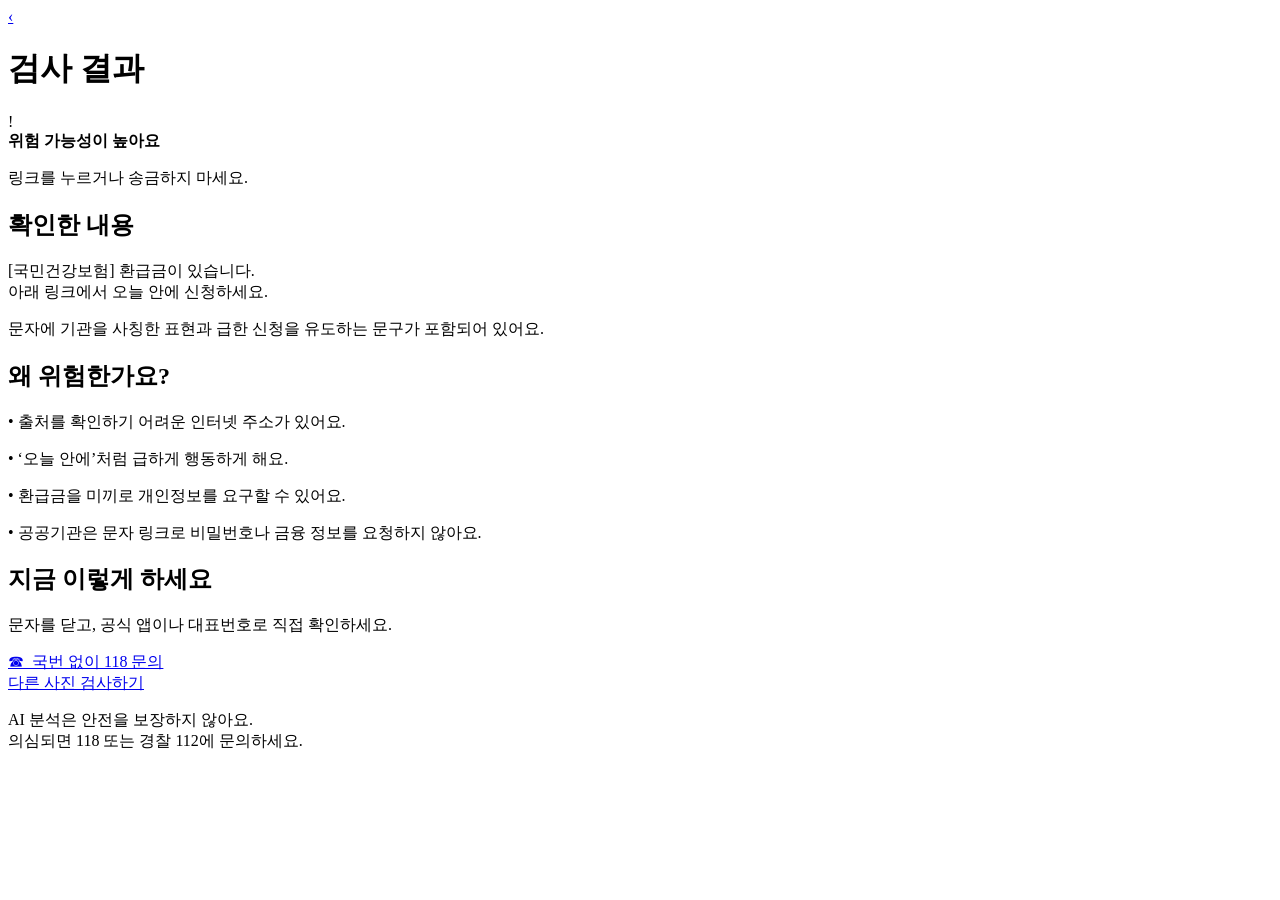
==== src/main/resources/templates/result.html @ 169499f1 "feat: Front-end" ====
<!DOCTYPE html>
<html lang="ko" xmlns:th="http://www.thymeleaf.org">
<head>
    <meta charset="UTF-8">
    <meta name="viewport" content="width=device-width, initial-scale=1.0">
    <title>&#50504;&#49900;&#47928;&#51088; | &#44160;&#49324; &#44208;&#44284;</title>
    <link rel="stylesheet" th:href="@{/css/style.css}" href="/css/style.css">
    <link rel="stylesheet" th:href="@{/css/result.css}" href="/css/result.css">
</head>
<body>
    <main class="app-shell result-shell">
        <header class="result-header"><a class="back-button" th:href="@{/}" href="/" aria-label="&#51060;&#51204; &#54868;&#47732;&#51004;&#47196;">&#8249;</a><h1>&#44160;&#49324; &#44208;&#44284;</h1></header>
        <section class="danger-banner" aria-label="&#50948;&#54744; &#44221;&#44256;"><span class="danger-icon" aria-hidden="true">!</span><div><strong>&#50948;&#54744; &#44032;&#45733;&#49457;&#51060; &#45458;&#50500;&#50836;</strong><p>&#47553;&#53356;&#47484; &#45572;&#47476;&#44144;&#45208; &#49569;&#44552;&#54616;&#51648; &#47560;&#49464;&#50836;.</p></div></section>
        <section class="scroll-card" tabindex="0" aria-labelledby="summary-title">
            <h2 id="summary-title">&#54869;&#51064;&#54620; &#45236;&#50857;</h2>
            <p>[&#44397;&#48124;&#44148;&#44053;&#48372;&#54744;] &#54872;&#44553;&#44552;&#51060; &#51080;&#49845;&#45768;&#45796;.<br>&#50500;&#47000; &#47553;&#53356;&#50640;&#49436; &#50724;&#45720; &#50504;&#50640; &#49888;&#52397;&#54616;&#49464;&#50836;.</p>
            <p>&#47928;&#51088;&#50640; &#44592;&#44288;&#51012; &#49324;&#52845;&#54620; &#54364;&#54788;&#44284; &#44553;&#54620; &#49888;&#52397;&#51012; &#50976;&#46020;&#54616;&#45716; &#47928;&#44396;&#44032; &#54252;&#54632;&#46104;&#50612; &#51080;&#50612;&#50836;.</p>
        </section>
        <section class="reason-section" aria-labelledby="reason-title">
            <h2 id="reason-title">&#50780; &#50948;&#54744;&#54620;&#44032;&#50836;?</h2>
            <div class="scroll-list" tabindex="0">
                <p>&bull; &#52636;&#52376;&#47484; &#54869;&#51064;&#54616;&#44592; &#50612;&#47140;&#50868; &#51064;&#53552;&#45367; &#51452;&#49548;&#44032; &#51080;&#50612;&#50836;.</p>
                <p>&bull; &lsquo;&#50724;&#45720; &#50504;&#50640;&rsquo;&#52376;&#47100; &#44553;&#54616;&#44172; &#54665;&#46041;&#54616;&#44172; &#54644;&#50836;.</p>
                <p>&bull; &#54872;&#44553;&#44552;&#51012; &#48120;&#45180;&#47196; &#44060;&#51064;&#51221;&#48372;&#47484; &#50836;&#44396;&#54624; &#49688; &#51080;&#50612;&#50836;.</p>
                <p>&bull; &#44277;&#44277;&#44592;&#44288;&#51008; &#47928;&#51088; &#47553;&#53356;&#47196; &#48708;&#48128;&#48264;&#54840;&#45208; &#44552;&#50997; &#51221;&#48372;&#47484; &#50836;&#52397;&#54616;&#51648; &#50506;&#50500;&#50836;.</p>
            </div>
        </section>
        <section class="action-card"><h2>&#51648;&#44552; &#51060;&#47111;&#44172; &#54616;&#49464;&#50836;</h2><p>&#47928;&#51088;&#47484; &#45803;&#44256;, &#44277;&#49885; &#50545;&#51060;&#45208; &#45824;&#54364;&#48264;&#54840;&#47196; &#51649;&#51217; &#54869;&#51064;&#54616;&#49464;&#50836;.</p><a class="call-button" href="tel:118">&#9742;&nbsp; &#44397;&#48264; &#50630;&#51060; 118 &#47928;&#51032;</a></section>
        <a class="secondary-button" th:href="@{/}" href="/">&#45796;&#47480; &#49324;&#51652; &#44160;&#49324;&#54616;&#44592;</a>
        <p class="result-disclaimer">AI &#48516;&#49437;&#51008; &#50504;&#51204;&#51012; &#48372;&#51109;&#54616;&#51648; &#50506;&#50500;&#50836;.<br>&#51032;&#49900;&#46104;&#47732; 118 &#46608;&#45716; &#44221;&#52272; 112&#50640; &#47928;&#51032;&#54616;&#49464;&#50836;.</p>
    </main>
</body>
</html>
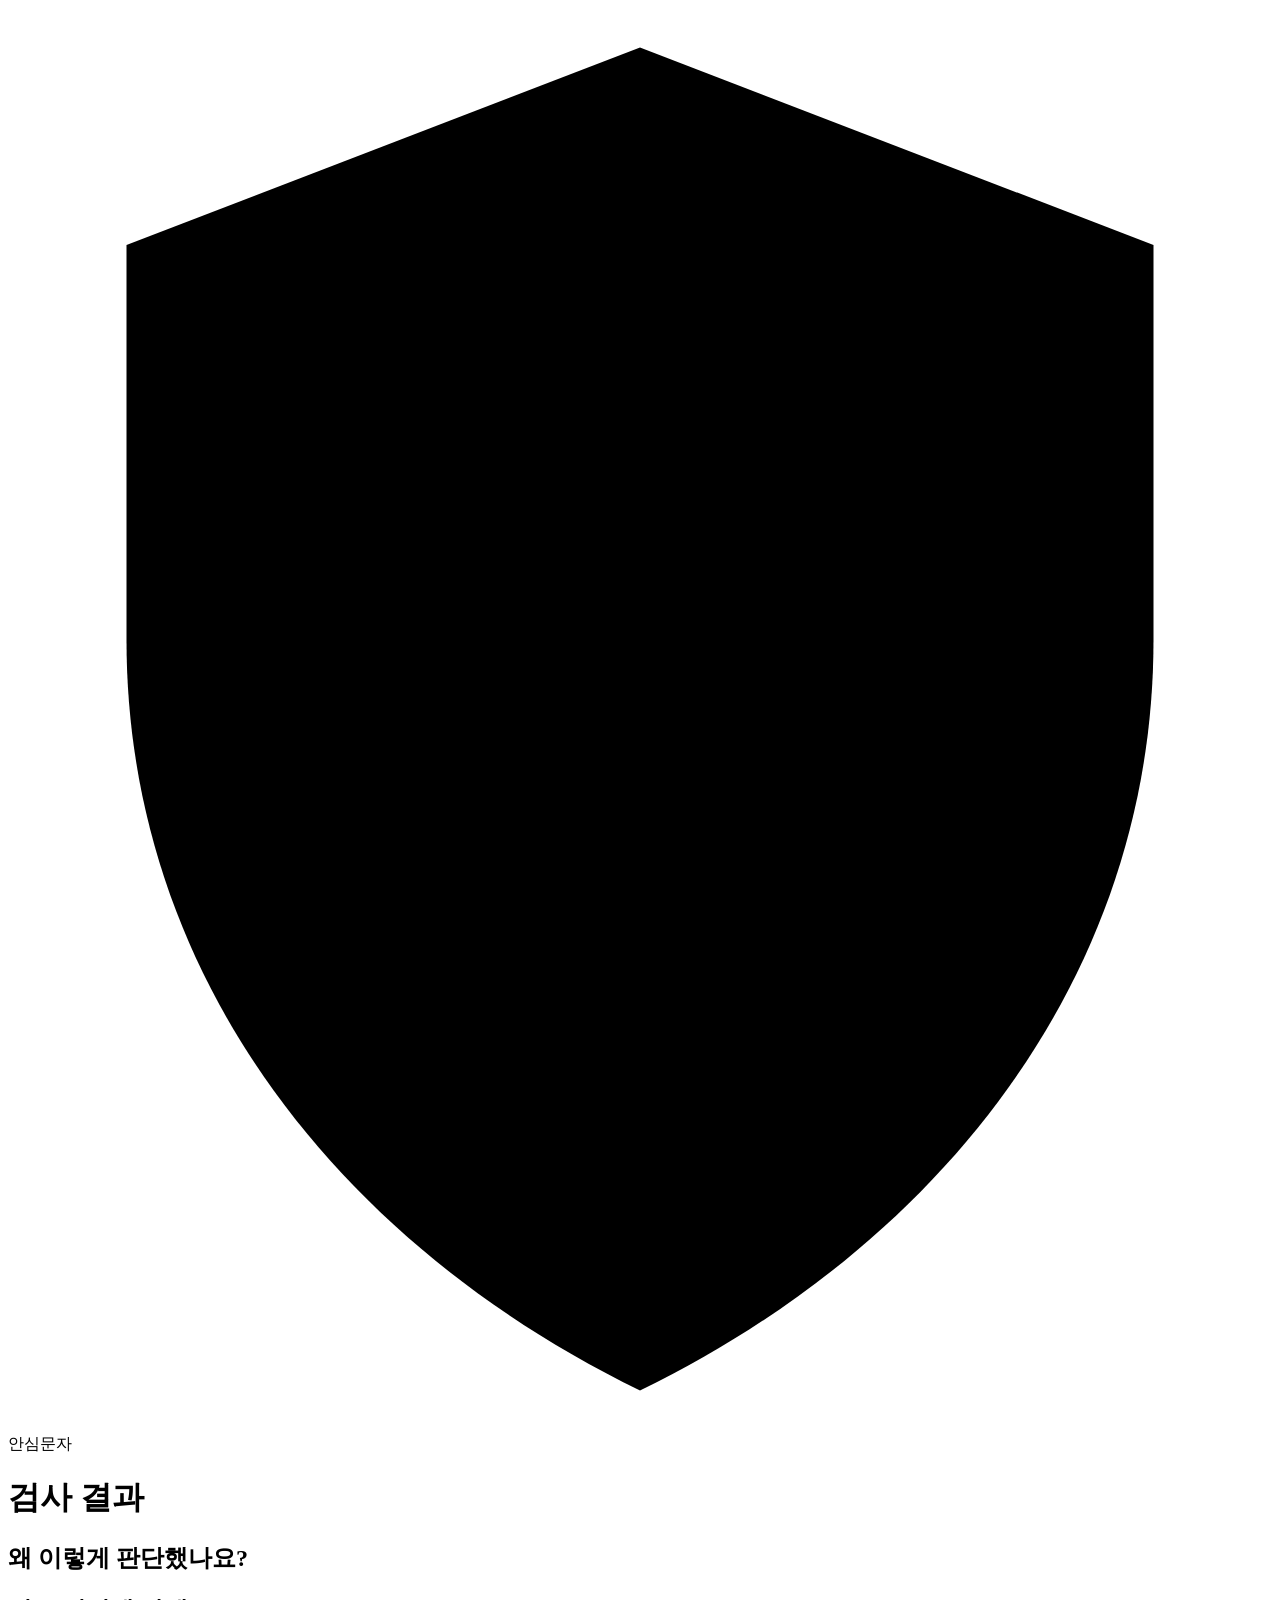
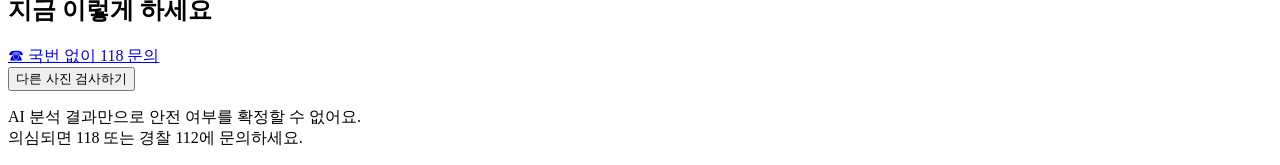
==== commit 6fdd2562: "feat.API명세작성" ====
--- a/src/main/resources/templates/result.html
+++ b/src/main/resources/templates/result.html
@@ -3,31 +3,49 @@
 <head>
     <meta charset="UTF-8">
     <meta name="viewport" content="width=device-width, initial-scale=1.0">
-    <title>&#50504;&#49900;&#47928;&#51088; | &#44160;&#49324; &#44208;&#44284;</title>
+    <meta name="description" content="업로드한 문자 화면의 스미싱 분석 결과를 확인하세요.">
+    <title>안심문자 | 검사 결과</title>
     <link rel="stylesheet" th:href="@{/css/style.css}" href="/css/style.css">
     <link rel="stylesheet" th:href="@{/css/result.css}" href="/css/result.css">
 </head>
 <body>
     <main class="app-shell result-shell">
-        <header class="result-header"><a class="back-button" th:href="@{/}" href="/" aria-label="&#51060;&#51204; &#54868;&#47732;&#51004;&#47196;">&#8249;</a><h1>&#44160;&#49324; &#44208;&#44284;</h1></header>
-        <section class="danger-banner" aria-label="&#50948;&#54744; &#44221;&#44256;"><span class="danger-icon" aria-hidden="true">!</span><div><strong>&#50948;&#54744; &#44032;&#45733;&#49457;&#51060; &#45458;&#50500;&#50836;</strong><p>&#47553;&#53356;&#47484; &#45572;&#47476;&#44144;&#45208; &#49569;&#44552;&#54616;&#51648; &#47560;&#49464;&#50836;.</p></div></section>
-        <section class="scroll-card" tabindex="0" aria-labelledby="summary-title">
-            <h2 id="summary-title">&#54869;&#51064;&#54620; &#45236;&#50857;</h2>
-            <p>[&#44397;&#48124;&#44148;&#44053;&#48372;&#54744;] &#54872;&#44553;&#44552;&#51060; &#51080;&#49845;&#45768;&#45796;.<br>&#50500;&#47000; &#47553;&#53356;&#50640;&#49436; &#50724;&#45720; &#50504;&#50640; &#49888;&#52397;&#54616;&#49464;&#50836;.</p>
-            <p>&#47928;&#51088;&#50640; &#44592;&#44288;&#51012; &#49324;&#52845;&#54620; &#54364;&#54788;&#44284; &#44553;&#54620; &#49888;&#52397;&#51012; &#50976;&#46020;&#54616;&#45716; &#47928;&#44396;&#44032; &#54252;&#54632;&#46104;&#50612; &#51080;&#50612;&#50836;.</p>
+        <header class="brand" aria-label="안심문자">
+            <span class="brand__mark" aria-hidden="true">
+                <svg viewBox="0 0 32 36"><path d="M16 1 29 6v10c0 8.5-5.4 15.3-13 19C8.4 31.3 3 24.5 3 16V6l13-5Z"/><path class="brand__check" d="m10 17 4 4 8-9"/></svg>
+            </span>
+            <span>안심문자</span>
+        </header>
+
+        <header class="result-header">
+            <h1>검사 결과</h1>
+        </header>
+
+        <section class="risk-card" id="riskCard" aria-labelledby="riskTitle">
+            <div class="risk-card__heading">
+                <span class="risk-card__icon" id="riskIcon" aria-hidden="true"></span>
+                <h2 id="riskTitle"></h2>
+            </div>
+            <p id="resultSummary"></p>
+            <p class="mock-notice" id="mockNotice" hidden>현재 테스트용 분석 결과입니다.</p>
         </section>
-        <section class="reason-section" aria-labelledby="reason-title">
-            <h2 id="reason-title">&#50780; &#50948;&#54744;&#54620;&#44032;&#50836;?</h2>
-            <div class="scroll-list" tabindex="0">
-                <p>&bull; &#52636;&#52376;&#47484; &#54869;&#51064;&#54616;&#44592; &#50612;&#47140;&#50868; &#51064;&#53552;&#45367; &#51452;&#49548;&#44032; &#51080;&#50612;&#50836;.</p>
-                <p>&bull; &lsquo;&#50724;&#45720; &#50504;&#50640;&rsquo;&#52376;&#47100; &#44553;&#54616;&#44172; &#54665;&#46041;&#54616;&#44172; &#54644;&#50836;.</p>
-                <p>&bull; &#54872;&#44553;&#44552;&#51012; &#48120;&#45180;&#47196; &#44060;&#51064;&#51221;&#48372;&#47484; &#50836;&#44396;&#54624; &#49688; &#51080;&#50612;&#50836;.</p>
-                <p>&bull; &#44277;&#44277;&#44592;&#44288;&#51008; &#47928;&#51088; &#47553;&#53356;&#47196; &#48708;&#48128;&#48264;&#54840;&#45208; &#44552;&#50997; &#51221;&#48372;&#47484; &#50836;&#52397;&#54616;&#51648; &#50506;&#50500;&#50836;.</p>
-            </div>
+
+        <section class="result-section" aria-labelledby="reasonTitle">
+            <h2 id="reasonTitle">왜 이렇게 판단했나요?</h2>
+            <ul class="result-list" id="reasonList"></ul>
+            <p class="empty-list" id="reasonEmpty" hidden>확인된 판단 이유가 없습니다.</p>
         </section>
-        <section class="action-card"><h2>&#51648;&#44552; &#51060;&#47111;&#44172; &#54616;&#49464;&#50836;</h2><p>&#47928;&#51088;&#47484; &#45803;&#44256;, &#44277;&#49885; &#50545;&#51060;&#45208; &#45824;&#54364;&#48264;&#54840;&#47196; &#51649;&#51217; &#54869;&#51064;&#54616;&#49464;&#50836;.</p><a class="call-button" href="tel:118">&#9742;&nbsp; &#44397;&#48264; &#50630;&#51060; 118 &#47928;&#51032;</a></section>
-        <a class="secondary-button" th:href="@{/}" href="/">&#45796;&#47480; &#49324;&#51652; &#44160;&#49324;&#54616;&#44592;</a>
-        <p class="result-disclaimer">AI &#48516;&#49437;&#51008; &#50504;&#51204;&#51012; &#48372;&#51109;&#54616;&#51648; &#50506;&#50500;&#50836;.<br>&#51032;&#49900;&#46104;&#47732; 118 &#46608;&#45716; &#44221;&#52272; 112&#50640; &#47928;&#51032;&#54616;&#49464;&#50836;.</p>
+
+        <section class="action-card" aria-labelledby="actionTitle">
+            <h2 id="actionTitle">지금 이렇게 하세요</h2>
+            <ul class="result-list action-list" id="actionList"></ul>
+            <p class="empty-list" id="actionEmpty" hidden>안내된 행동 요령이 없습니다.</p>
+            <a class="call-button" href="tel:118">☎ 국번 없이 118 문의</a>
+        </section>
+
+        <button class="secondary-button" id="retryButton" type="button">다른 사진 검사하기</button>
+        <p class="result-disclaimer">AI 분석 결과만으로 안전 여부를 확정할 수 없어요.<br>의심되면 118 또는 경찰 112에 문의하세요.</p>
     </main>
+    <script th:src="@{/js/result.js}" src="/js/result.js" defer></script>
 </body>
 </html>
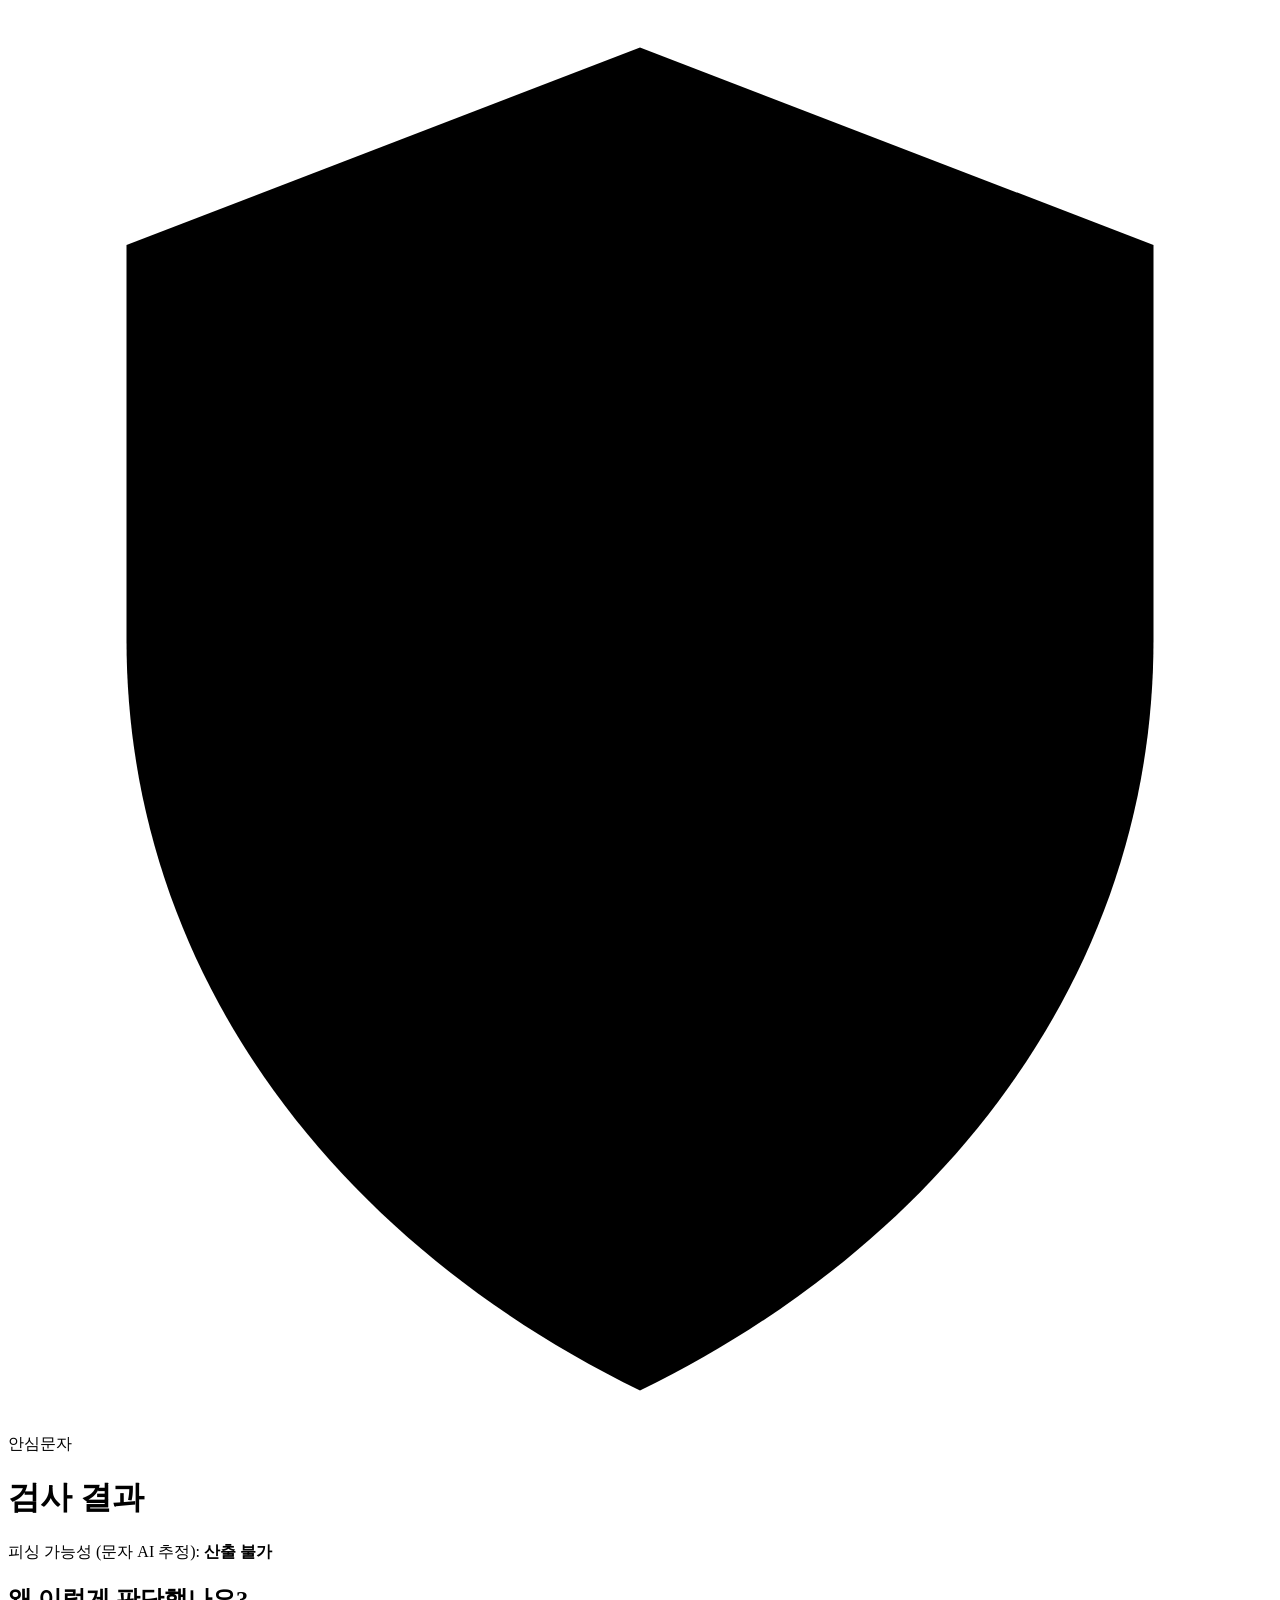
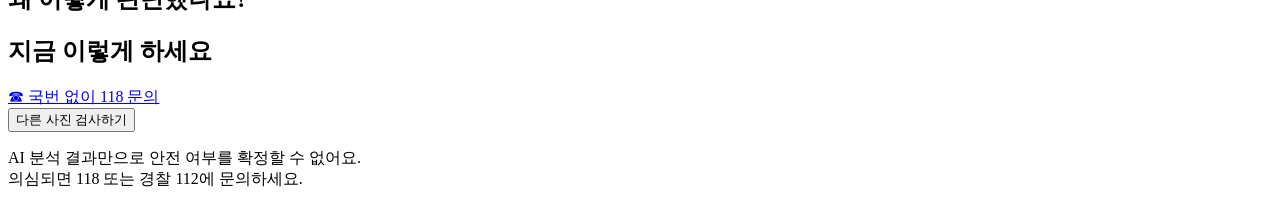
==== commit b1d46fcc: "feat.답변 내용 확률 추가" ====
--- a/src/main/resources/templates/result.html
+++ b/src/main/resources/templates/result.html
@@ -27,6 +27,8 @@
                 <h2 id="riskTitle"></h2>
             </div>
             <p id="resultSummary"></p>
+            <p class="risk-estimate">피싱 가능성 (문자 AI 추정): <strong id="textRiskScore">산출 불가</strong></p>
+            <p class="risk-estimate-note" id="scoreNote" hidden>문자 모델의 위험 점수를 백분율로 표시한 값이며, 실제 피싱 확률로 검증된 수치는 아니에요. URL 등을 반영한 종합 판정과 다를 수 있어요.</p>
             <p class="mock-notice" id="mockNotice" hidden>현재 테스트용 분석 결과입니다.</p>
         </section>
 
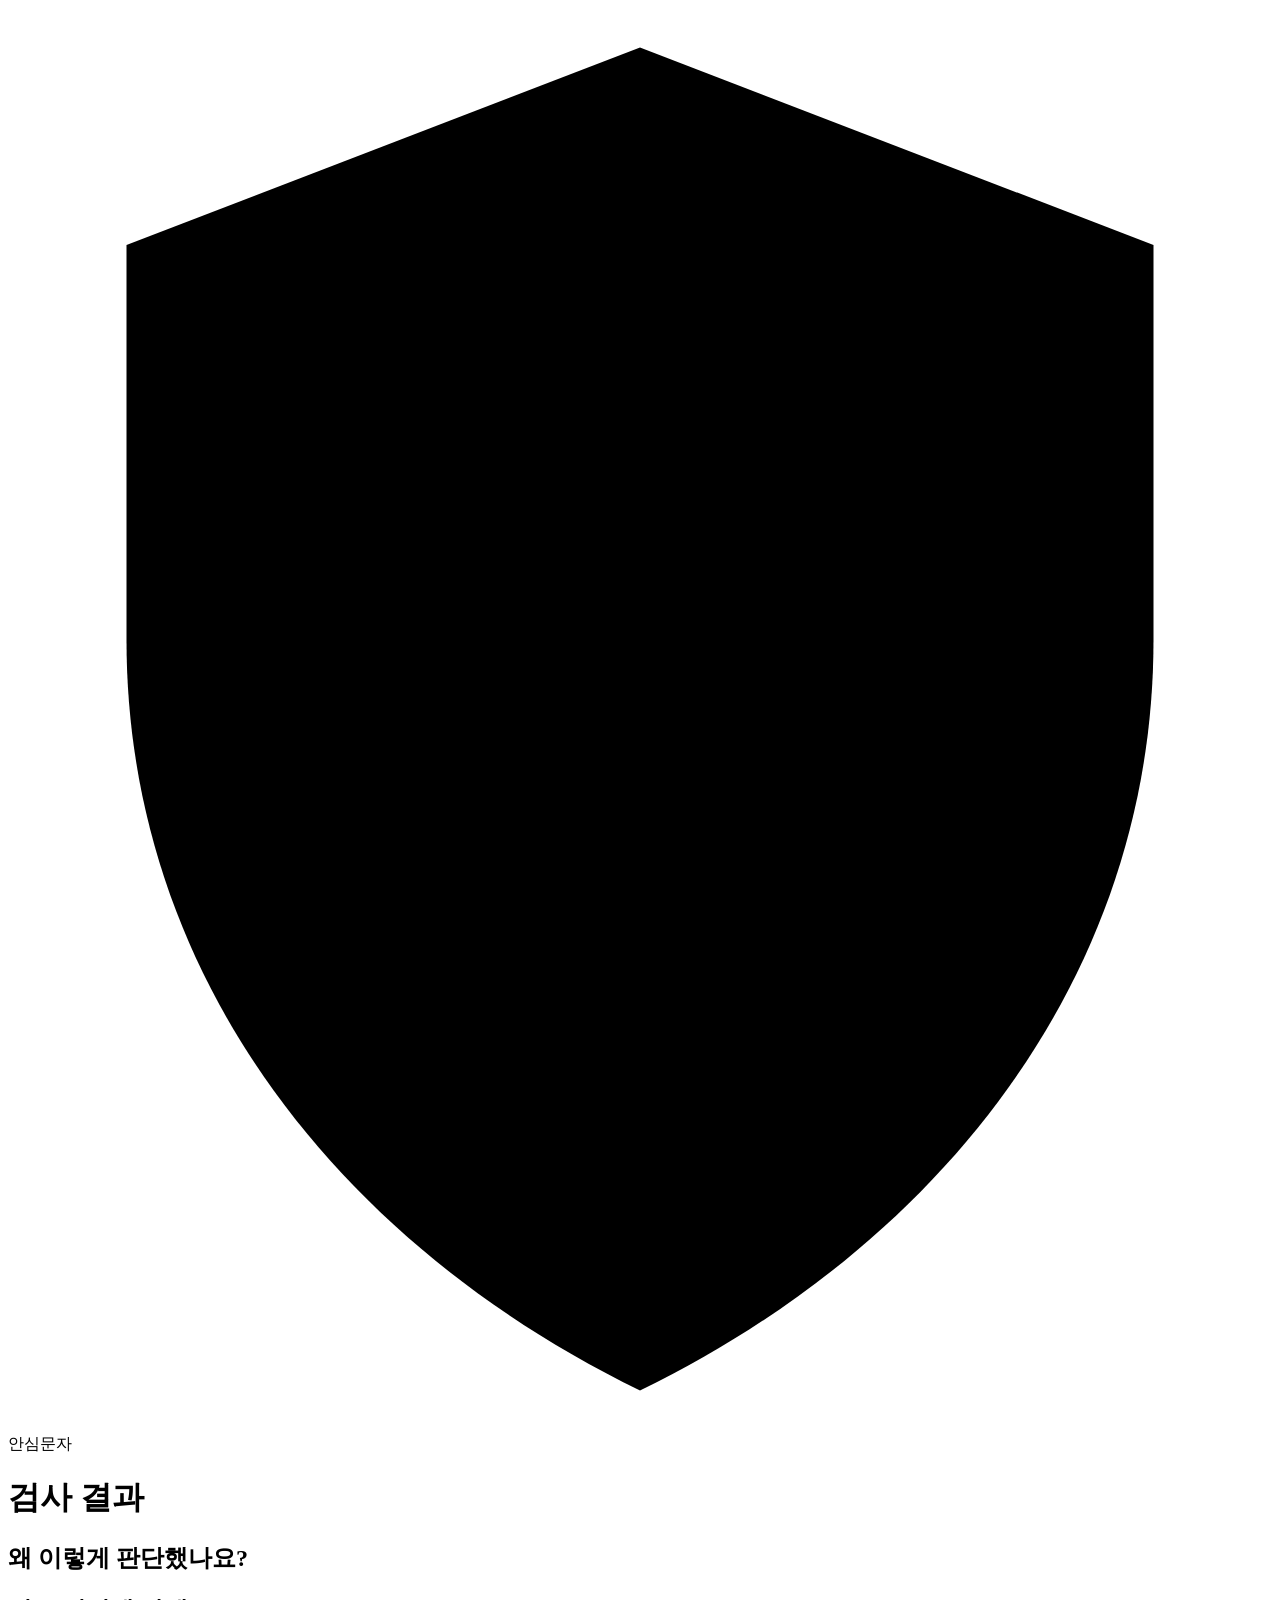
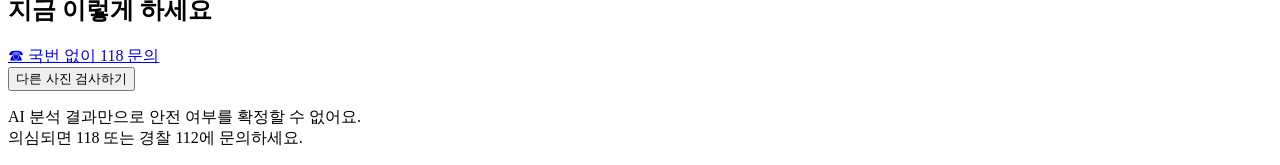
==== commit 3c64f45e: "fix.bugs" ====
--- a/src/main/resources/templates/result.html
+++ b/src/main/resources/templates/result.html
@@ -27,9 +27,13 @@
                 <h2 id="riskTitle"></h2>
             </div>
             <p id="resultSummary"></p>
-            <p class="risk-estimate">피싱 가능성 (문자 AI 추정): <strong id="textRiskScore">산출 불가</strong></p>
-            <p class="risk-estimate-note" id="scoreNote" hidden>문자 모델의 위험 점수를 백분율로 표시한 값이며, 실제 피싱 확률로 검증된 수치는 아니에요. URL 등을 반영한 종합 판정과 다를 수 있어요.</p>
             <p class="mock-notice" id="mockNotice" hidden>현재 테스트용 분석 결과입니다.</p>
+        </section>
+
+        <section class="result-section dynamic-section" id="dynamicSection" aria-labelledby="dynamicTitle" hidden>
+            <h2 id="dynamicTitle">웹페이지 동적 분석</h2>
+            <p class="dynamic-status" id="dynamicStatus" role="status"></p>
+            <ul class="result-list" id="dynamicReasonList" aria-label="동적 분석 판단 근거와 관찰 증거"></ul>
         </section>
 
         <section class="result-section" aria-labelledby="reasonTitle">
